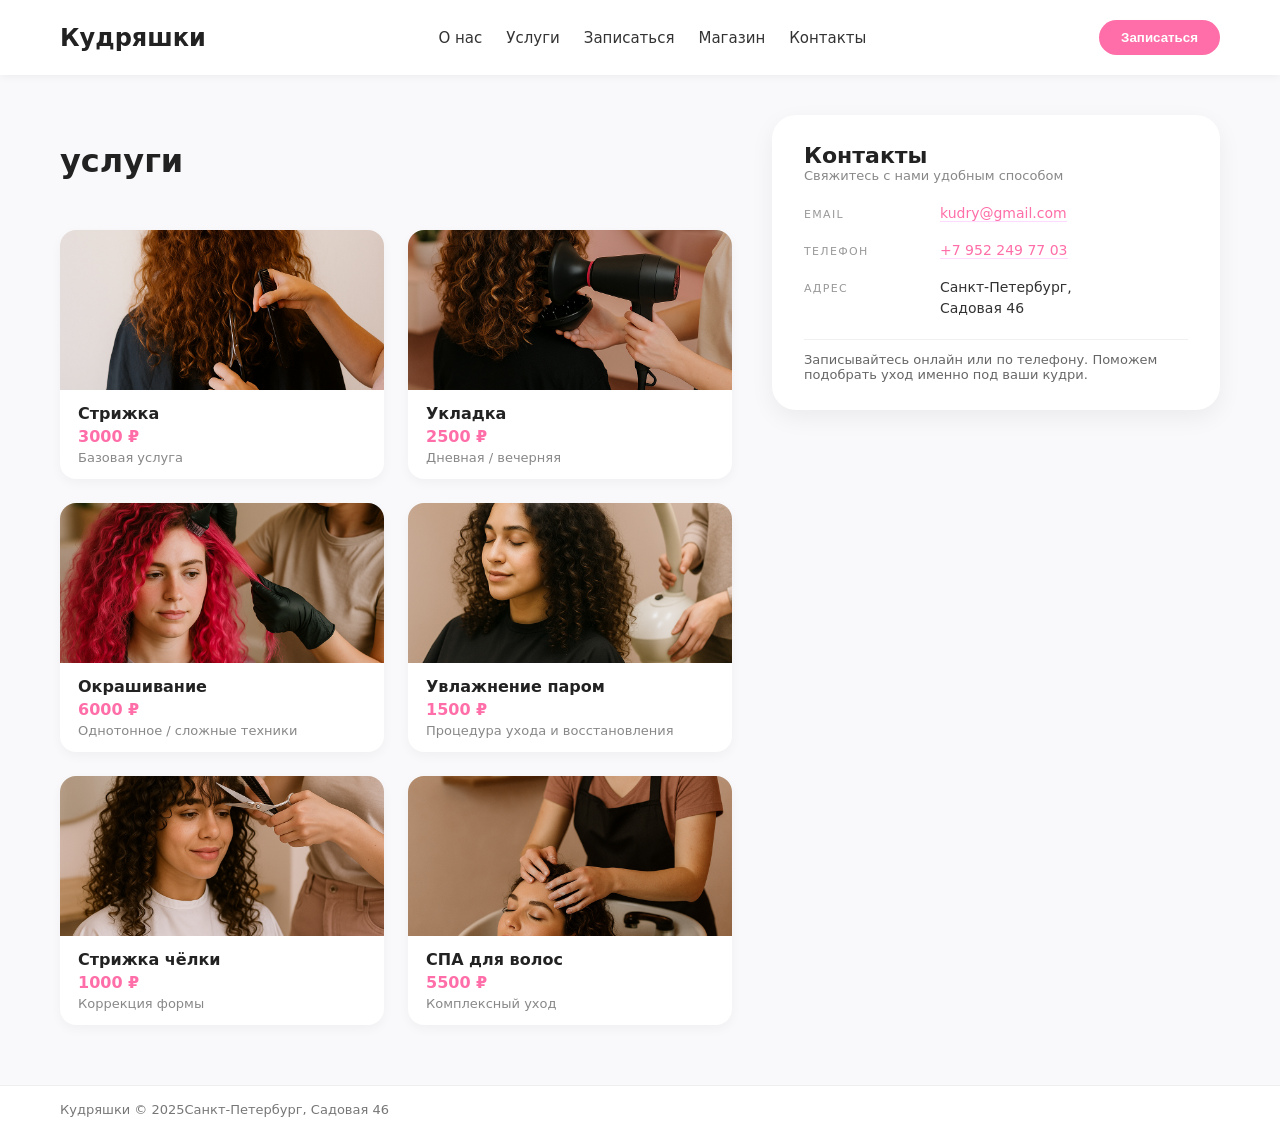
==== services.html @ 3ed89bf4 "Add files via upload" ====
<!DOCTYPE html> 
<html lang="ru"> 
<head> 
<meta charset="UTF-8"> 
<title>Кудряшки — услуги</title> 
<meta name="viewport" content="width=device-width, initial-scale=1"> 
<style> 
    * { 
    box-sizing: border-box; 
    } 
    body { 
        margin: 0; 
        font-family: system-ui, -apple-system, 
        BlinkMacSystemFont, "Segoe UI", sans-serif; 
        background: #f9f9fb; 
        color: #222; 
        } 
    .page { 
        min-height: 100vh; 
        display: grid; 
        grid-template-rows: auto 1fr auto; 
        } 
/* Шапка */ 
    .header { 
        display: grid; 
        grid-template-columns: auto 1fr auto; 
        align-items: center; 
        gap: 32px; 
        padding: 20px 60px; 
        background: #ffffff; 
        box-shadow: 0 2px 8px rgba(0, 0, 0, 0.05); 
        position: sticky; 
        top: 0; 
        z-index: 10; 
        } 
    .logo { 
        font-weight: 700; 
        font-size: 24px; 
        } 
    .nav { 
        display: flex; 
        justify-content: center; 
        gap: 24px; 
        font-size: 15px; 
        } 
    .nav a { 
        text-decoration: none; 
        color: #333; 
        } 
    .btn-primary { 
        padding: 10px 22px; 
        border-radius: 999px; 
        border: none; 
        background: #ff6ea8; 
        color: #fff; 
        font-weight: 600; 
        cursor: pointer; 
            } 
/* Основная часть */ 
    .main { 
        padding: 40px 60px 60px; 
        display: grid; 
        grid-template-columns: minmax(0, 3fr) minmax(260px, 2fr); 
        gap: 40px; } 
    .services { 
        display: grid; 
        grid-template-rows: auto 1fr; 
        gap: 24px; 
        } 
    .services-title { 
        font-size: 32px; 
        font-weight: 700; 
        } 
    .services-grid { 
        display: grid; 
        grid-template-columns: repeat(2, minmax(0, 1fr)); 
        gap: 24px; 
        } 
/* Карточка услуги */ 
    .service-card { 
        background: #ffffff; 
        border-radius: 16px; 
        overflow: hidden; 
        display: grid; 
        grid-template-rows: 160px auto auto auto; 
        padding-bottom: 14px; 
        box-shadow: 0 4px 12px rgba(0, 0, 0, 0.04); 
        } 
    .service-img { 
        width: 100%; 
        height: 100%; 
        object-fit: cover; 
        } 
    .service-name { 
        font-size: 16px; 
        font-weight: 600; 
        padding: 14px 18px 0; 
        } 
    .service-price { 
        font-size: 16px; 
        font-weight: 600; 
        color: #ff6ea8; 
        padding: 4px 18px 0; 
        }
    .service-label { 
        padding: 4px 18px 0; 
        font-size: 13px; 
        color: #888; 
        } 
/* Контакты */
    .contacts { 
        background: #ffffff; 
        border-radius: 24px; 
        padding: 28px 32px; 
        display: grid; 
        grid-template-rows: auto auto auto; 
        row-gap: 20px; 
        box-shadow: 0 8px 24px rgba(0, 0, 0, 0.06); 
        align-self: start; 
        } 
    .contacts-title { 
        font-size: 22px; 
        font-weight: 700; 
        margin: 0; 
        } 
    .contacts-subtitle { 
        font-size: 13px; 
        color: #888; 
        } 
    .contacts-list { 
        display: grid; 
        row-gap: 16px; 
        } 
    .contacts-row { 
        display: grid; 
        grid-template-columns: minmax(90px, 120px) 1fr; 
        column-gap: 16px; 
        align-items: baseline; 
        } 
    .contacts-label { 
        font-size: 11px; 
        text-transform: uppercase; 
        letter-spacing: 0.12em; 
        color: #999; 
    } 
    .contacts-value { 
        font-size: 14px; 
        color: #333; 
        line-height: 1.5; 
        } 
    .contacts-value a { 
        color: #ff6ea8; 
        text-decoration: none; 
        border-bottom: 1px solid rgba(255, 110, 1681, 0.25); 
        } 
    .contacts-value a:hover { 
        border-bottom-color: rgba(255, 110, 168, 0.7); 
        } 
        .contacts-note { 
            font-size: 13px; 
            color: #666; 
            border-top: 1px solid #f0f0f0; 
            padding-top: 12px; } 
    /* адаптив для изменения размера */ 
            @media (max-width: 640px) { 
                .contacts { padding: 22px 20px; } 
                .contacts-row { grid-template-columns: 1fr; 
                row-gap: 4px; } 
            } 
/* Футер */ 
        .footer { 
            padding: 16px 60px 24px; 
            font-size: 13px; 
            color: #777; 
            display: grid; 
            grid-template-columns: auto 1fr; 
            align-items: center; 
            border-top: 1px solid #eee; 
            background: #ffffff; 
        } 
/* Адаптивность */ 
@media (max-width: 992px) { 
    .main { 
        padding: 24px 20px 40px; 
        grid-template-columns: 1fr; 
        } 
    .contacts { 
        order: -1; 
        } 
    .footer { 
        grid-template-columns: 1fr; 
        } 
    } 
@media (max-width: 640px) { 
    .services-grid { 
        grid-template-columns: 1fr; 
        } 
    .services-title { 
        font-size: 26px; 
        } 
    } 
    </style> 
    </head> 
    <body> 
    <div class="page"> 
    <header class="header"> 
    <div class="logo">Кудряшки</div> 
    <nav class="nav"> 
    <a href="index.html" class="active">О нас</a>
    <a href="services.html" class="active">Услуги</a>
    <a href="sign_up.html">Записаться</a>
    <a href="#">Магазин</a>
    <a href="#">Контакты</a> 
    </nav> 
    <button class="btn-primary">Записаться</button> 
    </header> <main class="main"> 
    <section class="services"> 
    <h1 class="services-title">услуги</h1> 
    <div class="services-grid"> 
    <article class="service-card"> 
    <img class="service-img" src="img/haircut-main.jpg" alt="Стрижка"> 
    <div class="service-name">Стрижка</div> 
    <div class="service-price">3000 ₽</div> 
    <div class="service-label">Базовая услуга</div> 
    </article> 
    <article class="service-card"> 
    <img class="service-img" src="img/styling.jpg" alt="Укладка"> 
    <div class="service-name">Укладка</div> 
    <div class="service-price">2500 ₽</div> 
    <div class="service-label">Дневная / вечерняя</div> </article> 
    <article class="service-card"> 
    <img class="service-img" src="img/coloring.jpg" alt="Окрашивание"> 
    <div class="service-name">Окрашивание</div> 
    <div class="service-price">6000 ₽</div> 
    <div class="service-label">Однотонное / сложные техники</div> 
    </article> 
    <article class="service-card"> 
    <img class="service-img" src="img/steam.jpg" alt="Увлажнение паром"> 
    <div class="service-name">Увлажнение паром</div> 
    <div class="service-price">1500 ₽</div> 
    <div class="service-label">Процедура ухода и восстановления</div> 
    </article> <article class="service-card"> 
    <img class="service-img" src="img/bangs.jpg" alt="Стрижка чёлки"> 
    <div class="service-name">Стрижка чёлки</div> 
    <div class="service-price">1000 ₽</div> 
    <div class="service-label">Коррекция формы</div> 
    </article> 
    <article class="service-card"> 
    <img class="service-img" src="img/spa.jpg" alt="СПА для волос"> 
    <div class="service-name">СПА для волос</div> 
    <div class="service-price">5500 ₽</div> 
    <div class="service-label">Комплексный уход</div> 
    </article> </div> </section> 
    <aside class="contacts"> 
    <div> 
    <h2 class="contacts-title">Контакты</h2> 
    <div class="contacts-subtitle">Свяжитесь с нами удобным способом</div> 
    </div> 
    <div class="contacts-list"> 
    <div class="contacts-row"> 
    <div class="contacts-label">Email</div> <div class="contacts-value"> 
    <a href="mailto:kudry@gmail.com">kudry@gmail.com</a> </div> </div> <div class="contacts-row"> 
    <div class="contacts-label">Телефон</div> <div class="contacts-value"> 
    <a href="tel:+79522497703">+7 952 249 77 03</a> </div> </div> <div class="contacts-row"> 
    <div class="contacts-label">Адрес</div> <div class="contacts-value"> Санкт-Петербург,<br>Садовая 46 </div> </div> </div> <div class="contacts-note"> Записывайтесь онлайн или по телефону. Поможем подобрать уход именно под ваши кудри. </div> </aside> </main> <footer class="footer"> 
    <span>Кудряшки © 2025</span> 
    <span>Санкт-Петербург, Садовая 46</span> 
</footer> 
</div> 
</body> 
</html>
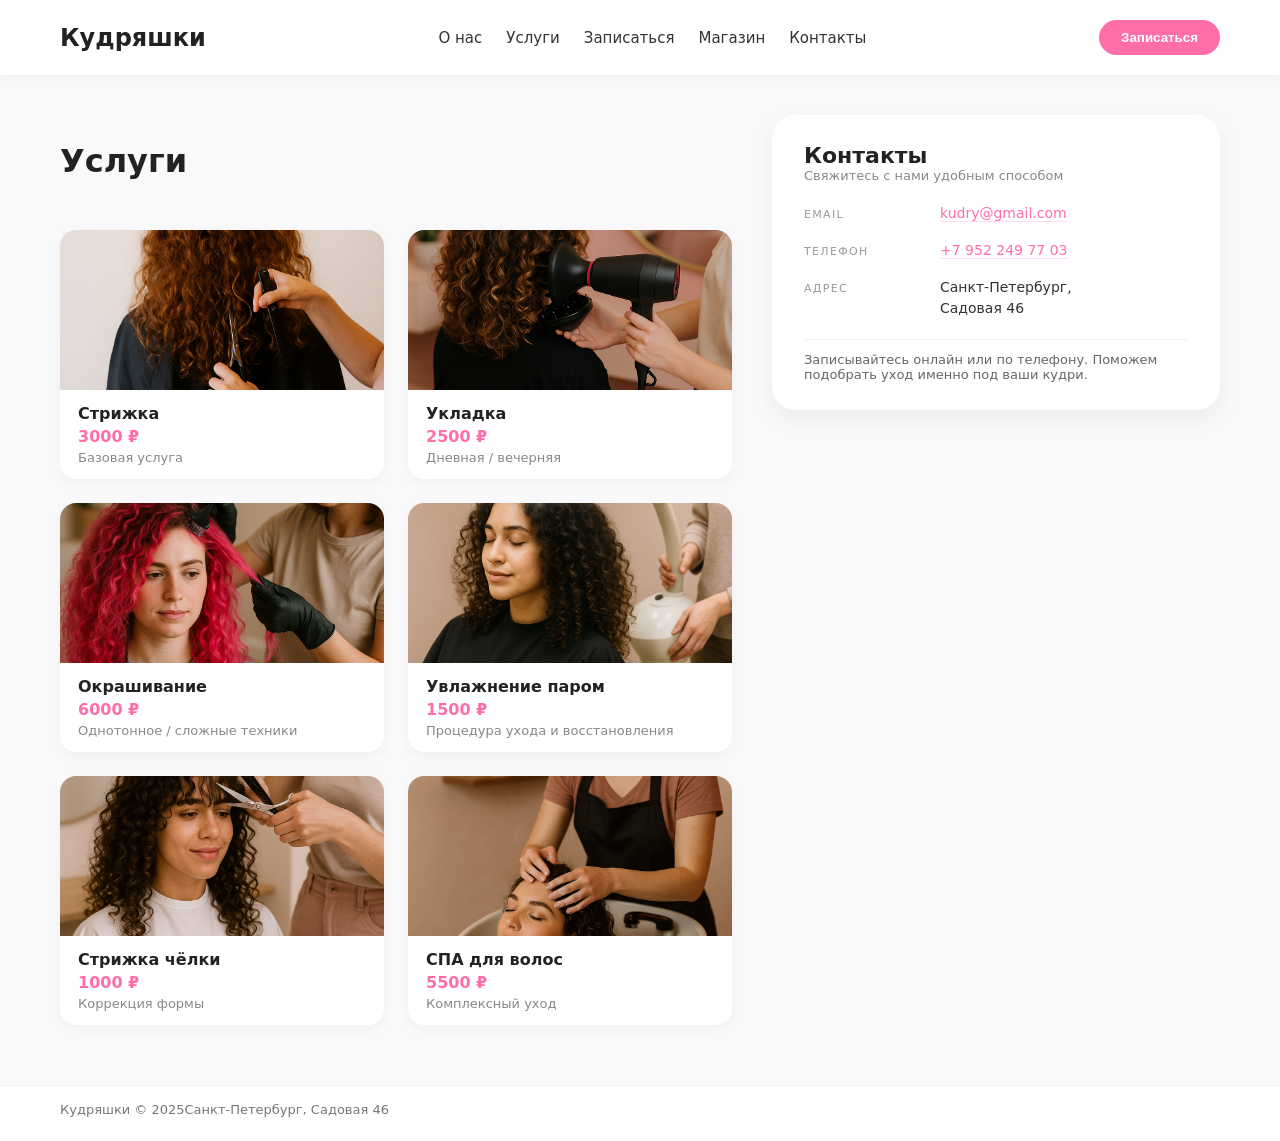
==== commit 84c3f67a: "Add files via upload" ====
--- a/services.html
+++ b/services.html
@@ -2,7 +2,7 @@
 <html lang="ru"> 
 <head> 
 <meta charset="UTF-8"> 
-<title>Кудряшки — услуги</title> 
+<title>Кудряшки — Услуги</title> 
 <meta name="viewport" content="width=device-width, initial-scale=1"> 
 <style> 
     * { 
@@ -215,7 +215,7 @@
     <button class="btn-primary">Записаться</button> 
     </header> <main class="main"> 
     <section class="services"> 
-    <h1 class="services-title">услуги</h1> 
+    <h1 class="services-title">Услуги</h1> 
     <div class="services-grid"> 
     <article class="service-card"> 
     <img class="service-img" src="img/haircut-main.jpg" alt="Стрижка"> 
